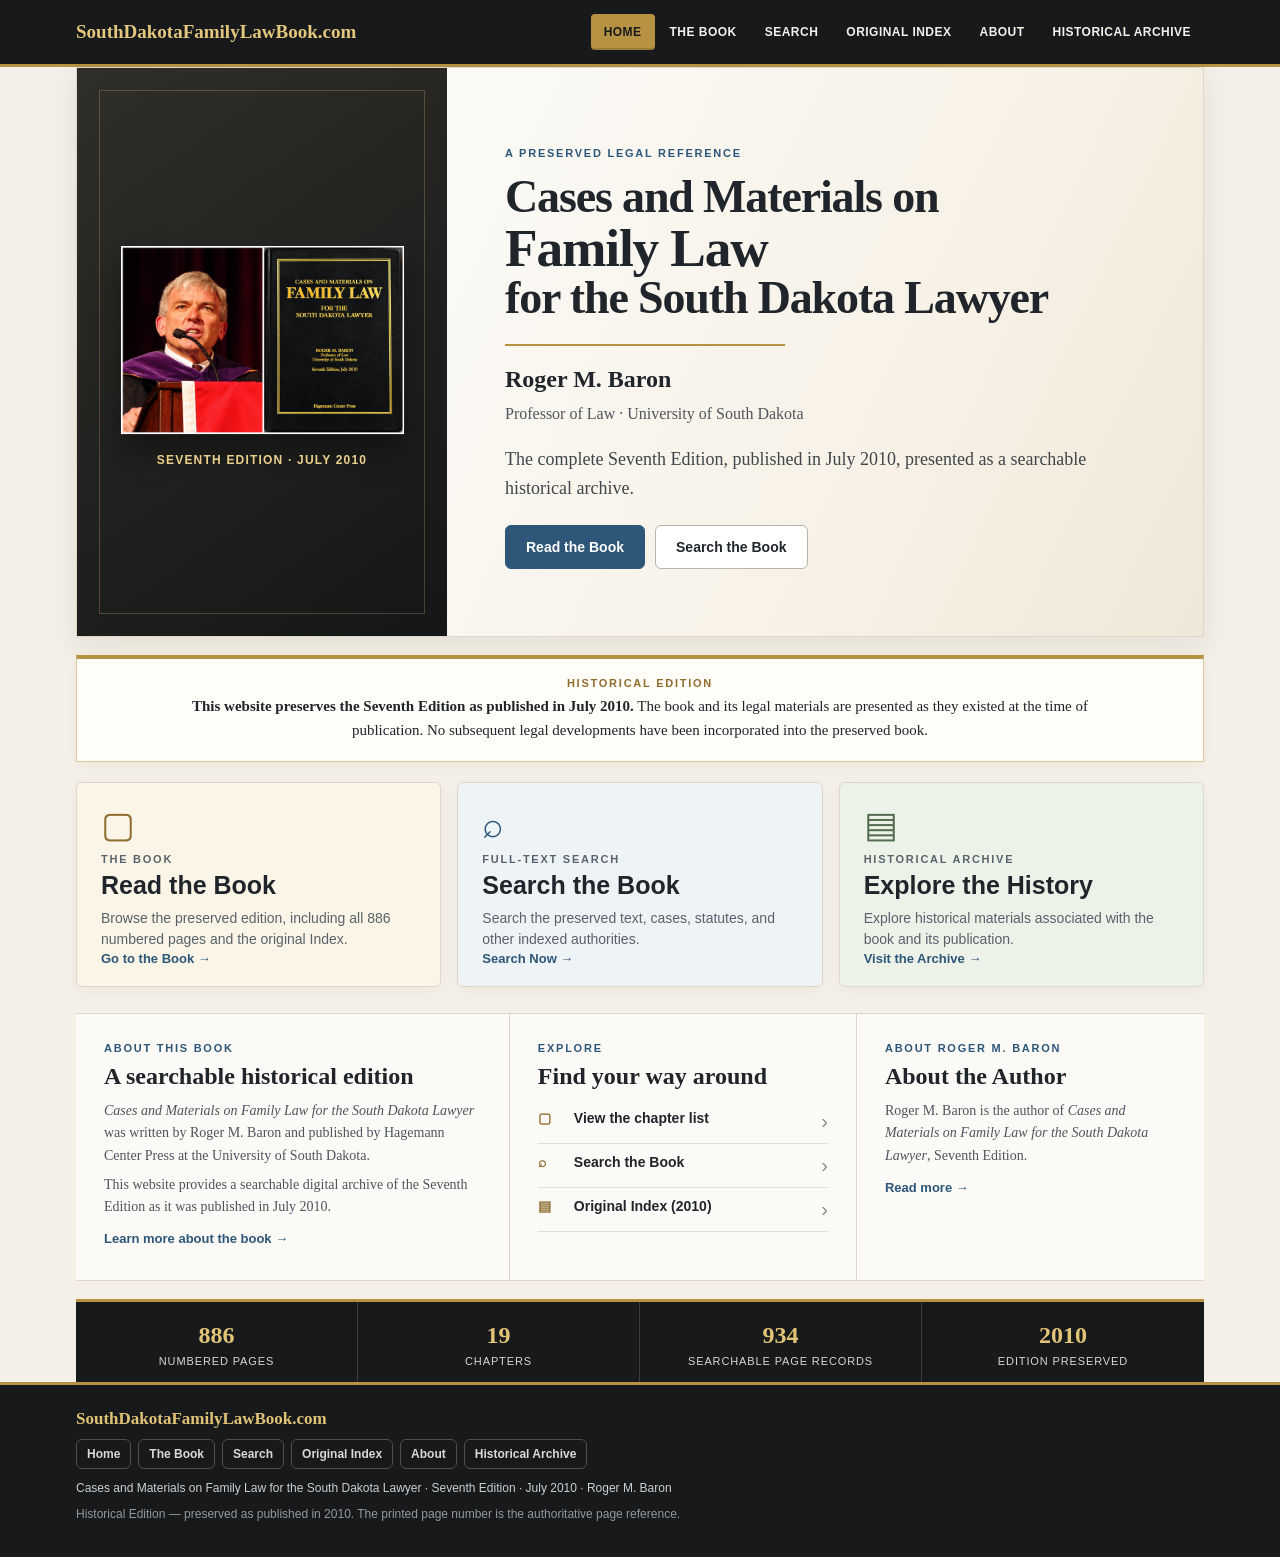
==== index.html @ 352bc4b4 "Update historical archive images and links" ====
<!doctype html>
<html lang="en">
<head>
<meta charset="utf-8">
<meta name="viewport" content="width=device-width,initial-scale=1">
<title>Cases and Materials on Family Law for the South Dakota Lawyer — 2010</title>
<link rel="stylesheet" href="styles.css">
</head>
<body>
<a class="skip-link" href="#main-content">Skip to main content</a>
<header class="site-header">
  <div class="wrap header-bar">
    <button class="site-brand" data-view="home" aria-label="Home">SouthDakotaFamilyLawBook.com</button>
    <nav class="primary-nav" aria-label="Primary navigation">
      <button data-view="home">Home</button>
      <button data-view="book">The Book</button>
      <button data-view="search">Search</button>
      <button data-view="index">Original Index</button>
      <button data-view="about">About</button>
      <button data-view="historical">Historical Archive</button>
    </nav>
  </div>
</header>

<main id="main-content" class="wrap">
<section id="home" class="view">
  <div class="home-hero">
    <div class="cover-panel">
      <img class="book-cover" src="book-cover.jpg" alt="Cover of Cases and Materials on Family Law for the South Dakota Lawyer, Seventh Edition, July 2010">
      <div class="cover-caption">Seventh Edition · July 2010</div>
    </div>
    <div class="hero-copy">
      <div class="kicker">A preserved legal reference</div>
      <h1>Cases and Materials on<br><span>Family Law</span><br>for the South Dakota Lawyer</h1>
      <div class="gold-rule"></div>
      <p class="author">Roger M. Baron</p>
      <p class="role">Professor of Law · University of South Dakota</p>
      <p class="hero-lead">The complete Seventh Edition, published in July 2010, presented as a searchable historical archive.</p>
      <div class="hero-actions">
        <button class="primary large" data-view="book">Read the Book</button>
        <button class="large" data-view="search">Search the Book</button>
      </div>
    </div>
  </div>

  <div class="historical-banner">
    <div class="kicker">Historical Edition</div>
    <p><strong>This website preserves the Seventh Edition as published in July 2010.</strong> The book and its legal materials are presented as they existed at the time of publication. No subsequent legal developments have been incorporated into the preserved book.</p>
  </div>

  <div class="feature-grid">
    <button class="feature-card feature-book" data-view="book">
      <span class="feature-icon">▢</span>
      <span class="feature-kicker">THE BOOK</span>
      <strong>Read the Book</strong>
      <small>Browse the preserved edition, including all 886 numbered pages and the original Index.</small>
      <em>Go to the Book →</em>
    </button>
    <button class="feature-card feature-search" data-view="search">
      <span class="feature-icon">⌕</span>
      <span class="feature-kicker">FULL-TEXT SEARCH</span>
      <strong>Search the Book</strong>
      <small>Search the preserved text, cases, statutes, and other indexed authorities.</small>
      <em>Search Now →</em>
    </button>
    <button class="feature-card feature-history" data-view="historical">
      <span class="feature-icon">▤</span>
      <span class="feature-kicker">HISTORICAL ARCHIVE</span>
      <strong>Explore the History</strong>
      <small>Explore historical materials associated with the book and its publication.</small>
      <em>Visit the Archive →</em>
    </button>
  </div>

  <div class="home-lower">
    <div class="home-info">
      <div class="kicker">About This Book</div>
      <h2>A searchable historical edition</h2>
      <p><em>Cases and Materials on Family Law for the South Dakota Lawyer</em> was written by Roger M. Baron and published by Hagemann Center Press at the University of South Dakota.</p>
      <p>This website provides a searchable digital archive of the Seventh Edition as it was published in July 2010.</p>
      <button class="text-link" data-view="about">Learn more about the book →</button>
    </div>
    <div class="home-info contents-links">
      <div class="kicker">Explore</div>
      <h2>Find your way around</h2>
      <button class="link-row" data-view="book"><span>▢</span> View the chapter list <b>›</b></button>
      <button class="link-row" data-view="search"><span>⌕</span> Search the Book <b>›</b></button>
      <button class="link-row" data-view="index"><span>▤</span> Original Index (2010) <b>›</b></button>
    </div>
    <div class="home-info author-info">
      <div class="kicker">About Roger M. Baron</div>
      <h2>About the Author</h2>
      <p>Roger M. Baron is the author of <em>Cases and Materials on Family Law for the South Dakota Lawyer</em>, Seventh Edition.</p>
      <button class="text-link" data-view="about">Read more →</button>
    </div>
  </div>

  <div class="preservation-strip">
    <div><strong>886</strong><span>numbered pages</span></div>
    <div><strong>19</strong><span>chapters</span></div>
    <div><strong>934</strong><span>searchable page records</span></div>
    <div><strong>2010</strong><span>edition preserved</span></div>
  </div>
</section>

<section id="book" class="view hidden">
  <div class="section-head"><div><div class="kicker">BROWSE</div><h2>THE BOOK</h2><p class="muted">The printed page number at the bottom of each page is authoritative.</p></div><select id="chapterSelect"><option value="">Jump to a chapter…</option></select></div>
  <div class="book-intro card"><h3>Original structure</h3><p>This navigation follows the preserved 2010 edition. The preliminary pages, original Table of Contents, Chapters I–XIX, and original Index remain separate parts of the historical book.</p><button id="openToc" class="primary">View the Original Table of Contents</button></div>
  <div id="tocPanel" class="toc-panel hidden"></div><div id="bookNav"></div><div id="reader" class="reader hidden"></div>
</section>

<section id="search" class="view hidden">
  <div class="kicker">FULL-TEXT SEARCH</div><h2>SEARCH THE BOOK</h2>
  <form id="searchForm" class="searchbar"><input id="query" autocomplete="off" placeholder='Try “common law marriage”, a case name, UCCJEA, or SDCL 25-1-29'><button class="primary">Search</button></form>
  <p class="muted">Searches the preserved 2010 page text and the indexed authorities.</p><div id="searchMeta" class="muted"></div><div id="results"></div>
</section>

<section id="index" class="view hidden">
  <div class="kicker">ORIGINAL 2010 INDEX</div><h2>ORIGINAL INDEX</h2><p>Original Index, printed pages xxv–xlviii.</p>
  <div class="index-actions"><button class="primary" id="openIndex">Open Index at p. xxv</button><form id="indexForm" class="searchbar"><input id="indexQuery" placeholder="Search the preserved Index"><button class="primary">Search Index</button></form></div>
  <div class="index-page-nav card"><h3>Original Index pages</h3><p class="muted">The Index occupies printed pages xxv–xlviii. Each button opens the preserved page.</p><div id="indexPageList" class="index-pages"></div></div><div id="indexResults"></div>
</section>

<section id="about" class="view hidden">
  <div class="kicker">ARCHIVAL NOTE</div><h2>About the Historical Edition</h2>
  <div class="notice"><strong>The 2010 Master Rule</strong><br>The Seventh Edition is preserved exactly as published in 2010. No post-2010 legal developments, corrections, revisions, substitutions, or updates are incorporated into the book.</div>
  <div class="card"><h3>Page references</h3><p>The printed page number at the bottom of each page is authoritative. PDF page numbers are only an internal viewing mechanism used by the website.</p></div>
  <div class="card"><h3>Use of this archive</h3><p>This website is an archival presentation of the July 2010 edition. It is not intended to represent current South Dakota law or provide legal advice.</p></div>
</section>

<section id="historical" class="view hidden page-section">
  <div class="section-kicker">HISTORICAL ARCHIVE</div><h2>Historical Documents</h2>
  <p class="lead">This section provides a separate home for historical materials associated with the book and its author. These materials are not part of the searchable 2010 book corpus.</p>
  <div class="notice"><strong>Archive rule:</strong> Materials displayed here are presented as historical documents. Their presence does not imply that they are part of the Seventh Edition or that they represent current South Dakota law.</div>
  <div class="archive-grid">
    <article class="archive-card"><img src="Hagemann center press release 1.jpg" alt="Hagemann Center press release, page 1"><h3>Hagemann Center Press Release — Page 1</h3><p>Historical press-release material preserved separately from the 2010 book.</p><a href="Hagemann center press release 1.jpg" target="_blank">Open document</a></article>
    <article class="archive-card"><img src="Hagemann center press release 2.jpg" alt="Hagemann Center press release, page 2"><h3>Hagemann Center Press Release — Page 2</h3><p>Historical press-release material preserved separately from the 2010 book.</p><a href="Hagemann center press release 2.jpg" target="_blank">Open document</a></article>
    <article class="archive-card"><img src="retirement reception invitation.jpg" alt="Retirement reception invitation"><h3>Retirement Reception Invitation</h3><p>Historical invitation preserved separately from the 2010 book.</p><a href="retirement reception invitation.jpg" target="_blank">Open document</a></article>
  </div>
</section>
</main>

<footer>
  <div class="wrap footer-inner">
    <div class="footer-brand">SouthDakotaFamilyLawBook.com</div>
    <div class="footer-nav" aria-label="Footer navigation"><button data-view="home">Home</button><button data-view="book">The Book</button><button data-view="search">Search</button><button data-view="index">Original Index</button><button data-view="about">About</button><button data-view="historical">Historical Archive</button></div>
    <p>Cases and Materials on Family Law for the South Dakota Lawyer · Seventh Edition · July 2010 · Roger M. Baron</p>
    <p class="footer-note">Historical Edition — preserved as published in 2010. The printed page number is the authoritative page reference.</p>
  </div>
</footer>
<script src="app.js"></script>
</body></html>
---- styles.css ----
:root{--ink:#20252b;--muted:#68717a;--line:#ddd7cb;--paper:#fff;--cream:#f5f0e7;--cream2:#fbf8f2;--gold:#b79242;--gold-dark:#8f6d2e;--nav:#17191b;--nav2:#222629;--blue:#2d5678;--blue-dark:#1f415d;--green:#526d4d;--shadow:0 10px 28px rgba(26,25,22,.08)}*{box-sizing:border-box}html{scroll-behavior:smooth}body{margin:0;background:var(--cream);color:var(--ink);font-family:Georgia,"Times New Roman",serif;line-height:1.58}.wrap{max-width:1180px;margin:auto;padding:0 26px}.skip-link{position:absolute;left:-9999px;top:8px;z-index:1000;background:#fff;padding:10px 14px;border:2px solid var(--gold);border-radius:5px;font:700 14px Arial,sans-serif}.skip-link:focus{left:12px}.site-header{background:var(--nav);border-bottom:3px solid var(--gold);color:#fff}.header-bar{min-height:64px;display:flex;align-items:center;justify-content:space-between;gap:22px}.site-brand{border:0;background:none;color:#e3c77d;font:700 19px Georgia,serif;padding:8px 0;cursor:pointer}.site-brand:hover{background:none;color:#f2d994}.primary-nav{display:flex;align-items:center;justify-content:flex-end;gap:2px;flex-wrap:wrap}.primary-nav button{font:700 12px Arial,sans-serif;letter-spacing:.04em;text-transform:uppercase;background:transparent;border:0;color:#f2f0eb;border-radius:4px;padding:11px 13px}.primary-nav button:hover,.primary-nav button.active-nav{background:var(--gold);color:#17191b}.primary-nav button.active-nav{box-shadow:inset 0 -2px rgba(0,0,0,.15)}button,select{font:600 14px Arial,sans-serif;border:1px solid #b8b4aa;background:#fff;color:var(--ink);padding:10px 14px;border-radius:6px;cursor:pointer}button:hover{background:#f6f3ed;border-color:#9d927f}button:disabled{opacity:.45;cursor:not-allowed}.primary{background:var(--blue);color:#fff;border-color:var(--blue)}.primary:hover{background:var(--blue-dark);color:#fff}.large{padding:13px 20px;font-size:14px}main{padding:32px 0 60px}.view{min-height:520px}.hidden{display:none}.kicker,.edition-label,.feature-kicker,.section-kicker{font:700 11px/1.2 Arial,sans-serif;letter-spacing:.16em;text-transform:uppercase;color:var(--blue)}
/* Home */
.home-hero{display:grid;grid-template-columns:370px 1fr;min-height:570px;background:#f8f5ee;border:1px solid var(--line);box-shadow:var(--shadow);overflow:hidden}.cover-panel{background:linear-gradient(145deg,#302e29,#151617);display:flex;flex-direction:column;justify-content:center;align-items:center;padding:38px 42px 30px;position:relative}.cover-panel:after{content:"";position:absolute;inset:22px;border:1px solid rgba(231,199,125,.25);pointer-events:none}.book-cover{display:block;width:100%;max-width:285px;max-height:430px;object-fit:cover;object-position:center;border:1px solid #252525;box-shadow:0 18px 30px rgba(0,0,0,.38);position:relative;z-index:1}.cover-caption{position:relative;z-index:1;color:#ead08d;font:700 12px Arial,sans-serif;letter-spacing:.1em;text-transform:uppercase;margin-top:18px}.hero-copy{padding:66px 58px 54px;background:linear-gradient(115deg,#fbfaf6 0%,#f7f1e6 62%,#efe7d7 100%);display:flex;flex-direction:column;justify-content:center}.hero-copy h1{font-size:46px;line-height:1.02;margin:13px 0 0;font-weight:700;letter-spacing:-.025em}.hero-copy h1 span{font-size:1.16em}.gold-rule{width:280px;height:2px;background:var(--gold);margin:22px 0 15px}.author{font-size:24px;font-weight:700;margin:0}.role{font-size:16px;color:#4f555b;margin:2px 0 19px}.hero-lead{font-size:18px;line-height:1.6;max-width:690px;color:#40464b;margin:0 0 22px}.hero-actions{display:flex;gap:10px;flex-wrap:wrap}.historical-banner{margin:18px 0 20px;padding:18px 24px;background:#fffdf7;border:1px solid #d9c795;border-top:4px solid var(--gold);text-align:center;box-shadow:0 4px 14px rgba(0,0,0,.035)}.historical-banner .kicker{color:var(--gold-dark);margin-bottom:5px}.historical-banner p{margin:0 auto;max-width:960px;font-size:15px}.feature-grid{display:grid;grid-template-columns:repeat(3,1fr);gap:16px;margin:20px 0 26px}.feature-card{border:1px solid var(--line);min-height:205px;padding:24px 24px 20px;text-align:left;display:flex;flex-direction:column;align-items:flex-start;box-shadow:0 4px 15px rgba(30,28,23,.04)}.feature-card:hover{transform:translateY(-2px);box-shadow:var(--shadow)}.feature-book{background:#fbf5e7}.feature-search{background:#eef3f6}.feature-history{background:#edf2e9}.feature-icon{font:36px Georgia,serif;line-height:1;margin-bottom:10px;color:var(--gold-dark)}.feature-search .feature-icon{color:var(--blue)}.feature-history .feature-icon{color:var(--green)}.feature-kicker{margin-bottom:5px;color:#59636c}.feature-card strong{font-size:25px;margin-bottom:8px}.feature-card small{font:14px/1.5 Arial,sans-serif;color:#59616a;max-width:360px}.feature-card em{font:700 13px Arial,sans-serif;font-style:normal;margin-top:auto;color:var(--blue)}.home-lower{display:grid;grid-template-columns:1.25fr 1fr 1fr;border-top:1px solid var(--line);border-bottom:1px solid var(--line);background:#fbfaf7}.home-info{padding:28px 28px 30px;border-right:1px solid var(--line)}.home-info:last-child{border-right:0}.home-info h2{font-size:24px;margin:8px 0 10px}.home-info p{font-size:14px;margin:7px 0;color:#4e555b}.text-link{border:0;background:none;padding:4px 0;color:var(--blue);font:bold 13px Arial,sans-serif}.text-link:hover{background:none;color:var(--gold-dark);text-decoration:underline}.link-row{width:100%;border:0;border-bottom:1px solid #e4dfd5;background:none;border-radius:0;padding:10px 0;display:grid;grid-template-columns:28px 1fr auto;gap:8px;text-align:left;font:600 14px Arial,sans-serif}.link-row:hover{background:none;color:var(--blue)}.link-row span{color:var(--gold-dark)}.link-row b{font-size:20px;font-weight:400;color:#8b8d8e}.preservation-strip{display:grid;grid-template-columns:repeat(4,1fr);margin-top:18px;background:var(--nav);color:#fff;border-top:3px solid var(--gold)}.preservation-strip div{padding:15px;text-align:center;border-right:1px solid #383d40}.preservation-strip div:last-child{border-right:0}.preservation-strip strong{display:block;color:#e1c477;font-size:24px}.preservation-strip span{display:block;font:11px Arial,sans-serif;text-transform:uppercase;letter-spacing:.08em;color:#d4d6d7}
/* Other pages */
h2{font-size:32px;line-height:1.15;margin:0 0 12px}.lead{font-size:18px;max-width:780px}.muted{font:13px/1.45 Arial,sans-serif;color:var(--muted)}.section-head,.reader-top,.result-head{display:flex;justify-content:space-between;gap:16px;align-items:flex-start}.section-head{align-items:center;margin-bottom:16px}.card,.result{background:#fff;border:1px solid var(--line);border-radius:8px;box-shadow:0 3px 12px rgba(0,0,0,.03)}.card{padding:20px;margin:12px 0}.book-sections{display:grid;gap:8px;margin:18px 0 26px}.book-row{display:flex;justify-content:space-between;align-items:center;width:100%;text-align:left;padding:14px 16px;border:1px solid var(--line);background:#fff;border-radius:8px}.book-row:hover{border-color:#9c8b67}.chapter-row{padding-left:20px}.searchbar{display:flex;gap:8px;margin:12px 0 8px}.searchbar input{flex:1;border:1px solid #b7c2ce;border-radius:7px;padding:11px 12px;font:15px Arial,sans-serif}.result{margin:12px 0;padding:18px}.result-title{font-weight:700;font-size:17px}.result-snippet{margin:10px 0;font:14px/1.6 Arial,sans-serif}.result-snippet mark,.result-card mark{background:#fff0a8;padding:0 2px}.result-card{margin:12px 0;padding:18px;background:#fff;border:1px solid var(--line);border-radius:8px}.result-top{display:flex;justify-content:space-between;gap:12px;font:13px Arial,sans-serif;color:var(--muted)}.result-card h3{font-size:19px;margin:8px 0}.result-card p{font:14px/1.6 Arial,sans-serif}.empty{padding:24px;background:#fff;border:1px dashed var(--line);border-radius:8px;color:var(--muted)}.reader{margin-top:18px;background:#20242a;border-radius:9px;padding:12px}.reader-head{display:flex;justify-content:space-between;gap:20px;align-items:flex-start;margin:18px 0}.reader-actions{display:flex;gap:8px}.reader-shell{background:#1f252b;border-radius:12px;padding:14px;box-shadow:0 8px 28px rgba(0,0,0,.12)}.reader-head{background:#fff;border-radius:8px;padding:16px 18px;margin:0 0 10px;align-items:center}.reader-title h3{font-size:26px;margin:3px 0 2px}.reader-context{font:600 14px/1.45 Arial,sans-serif;color:#394652;margin:0}.reader-section{font:13px/1.4 Arial,sans-serif;color:#68737d;margin:4px 0 0}.reader-note{background:#fbf5df;color:#4a463b;border:1px solid #dfd19e;border-radius:7px;margin-bottom:10px;padding:12px 14px}.reader-toolbar{display:flex;justify-content:space-between;gap:12px;align-items:center;background:#eef3f7;border-radius:7px;padding:9px 12px;margin-bottom:10px;font:12px Arial,sans-serif;color:#52616d}.reader-toolbar>div{display:flex;gap:8px;align-items:center}.reader-link{display:inline-block;border:1px solid #b7c2ce;background:#fff;color:var(--blue);padding:8px 11px;border-radius:6px;text-decoration:none;font-weight:700}.reader-search{padding:8px 11px}.pdf-frame{width:100%;height:82vh;min-height:680px;border:1px solid #cfd2d5;background:#eee;box-shadow:0 2px 8px rgba(0,0,0,.18)}.reader-footer{display:flex;justify-content:space-between;gap:12px;color:#d7dde4;font:12px Arial,sans-serif;padding:8px 3px 1px}.toc-panel{margin:1rem 0 1.25rem;padding:1.1rem;border:1px solid #d7d1c7;background:#fbfaf7}.toc-head{display:flex;justify-content:space-between;gap:1rem;align-items:flex-start;margin-bottom:.75rem}.toc-entry{border-top:1px solid #e5e0d8}.toc-entry button{width:100%;display:grid;grid-template-columns:auto 1fr auto;text-align:left;gap:.5rem;padding:.55rem .35rem;background:none;border:0;border-radius:0}.toc-entry button:hover{text-decoration:underline;background:#f3efe8}.toc-marker{font-weight:700}.toc-page{font-variant-numeric:tabular-nums;margin-left:1rem}.toc-chapter button{font-weight:700;font-size:1rem;padding-top:.8rem}.toc-section button{padding-left:1.25rem}.toc-subsection button{padding-left:2.4rem;font-size:.95rem}.toc-chapter{margin-top:.35rem}.index-actions{display:flex;gap:10px;align-items:center;flex-wrap:wrap}.index-actions form{flex:1;min-width:300px}.index-pages{display:flex;flex-wrap:wrap;gap:.45rem}.index-pages button{min-width:3.4rem}.index-page-nav{margin:1rem 0}.index-page-nav h3{margin-bottom:.25rem}.notice{background:#fffdf7;border:1px solid #dfd19e;border-left:4px solid var(--gold);padding:16px 18px;border-radius:6px;margin:18px 0}.archive-grid{display:grid;grid-template-columns:repeat(auto-fit,minmax(250px,1fr));gap:22px;margin-top:24px}.archive-card{border:1px solid #d8d4ca;border-radius:8px;padding:16px;background:#fff}.archive-card img{width:100%;height:220px;object-fit:contain;background:#f4f1ea;border-radius:4px}.archive-card h3{margin:14px 0 8px}.archive-card a{display:inline-block;margin-top:8px;font-weight:600;color:var(--blue)}footer{background:var(--nav);color:#cbd0d3;border-top:3px solid var(--gold);font:12px Arial,sans-serif}.footer-inner{padding-top:24px;padding-bottom:36px}.footer-brand{color:#e0c377;font:700 17px Georgia,serif;margin-bottom:10px}.footer-nav{display:flex;flex-wrap:wrap;gap:7px;margin-bottom:12px}.footer-nav button{padding:7px 10px;font-size:12px;background:transparent;color:#d7d9da;border-color:#4a4f52}.footer-nav button:hover{background:#2d3235;color:#fff}.footer-note{margin:4px 0 0;color:#92999e}
@media(max-width:900px){.header-bar{display:block;padding-top:12px;padding-bottom:12px}.primary-nav{justify-content:flex-start;margin-top:6px}.home-hero{grid-template-columns:300px 1fr}.hero-copy{padding:45px 36px}.hero-copy h1{font-size:38px}.home-lower{grid-template-columns:1fr}.home-info{border-right:0;border-bottom:1px solid var(--line)}.home-info:last-child{border-bottom:0}}
@media(max-width:700px){.wrap{padding:0 16px}.site-brand{font-size:17px}.primary-nav button{padding:8px 9px;font-size:10px}.home-hero{grid-template-columns:1fr}.cover-panel{padding:30px 24px 24px}.book-cover{max-width:230px;max-height:350px}.hero-copy{padding:34px 24px}.hero-copy h1{font-size:34px}.hero-copy h1 br{display:none}.gold-rule{width:190px}.feature-grid,.preservation-strip{grid-template-columns:1fr}.feature-card{min-height:175px}.preservation-strip div{border-right:0;border-bottom:1px solid #383d40}.preservation-strip div:last-child{border-bottom:0}.section-head,.reader-head{display:block}.section-head select{margin-top:8px}.searchbar{display:block}.searchbar input,.searchbar button{width:100%;margin-bottom:8px}.reader-toolbar{display:block}.reader-toolbar>div{margin-top:8px;flex-wrap:wrap}.pdf-frame{height:68vh;min-height:500px}.reader-footer{display:block}.reader-footer span{display:block;margin-top:4px}.index-actions form{min-width:0}.home-info{padding:24px 20px}}
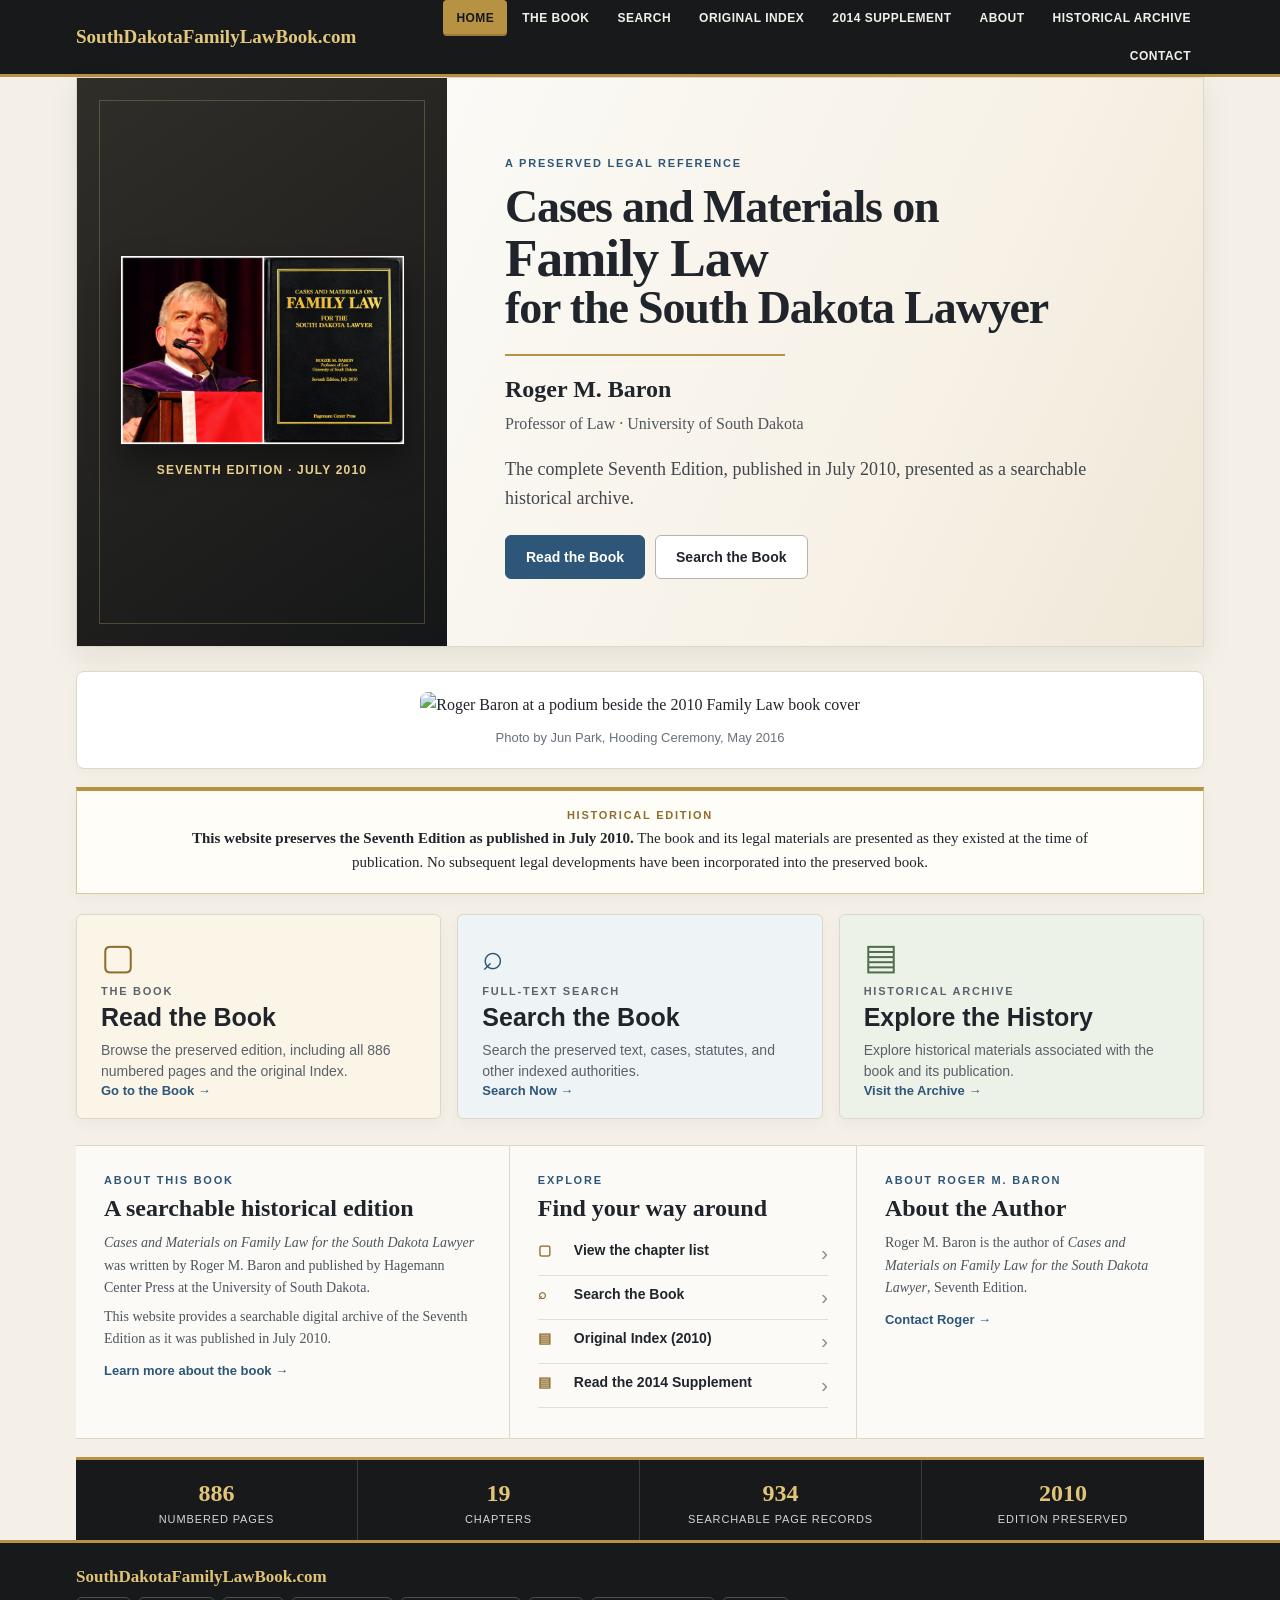
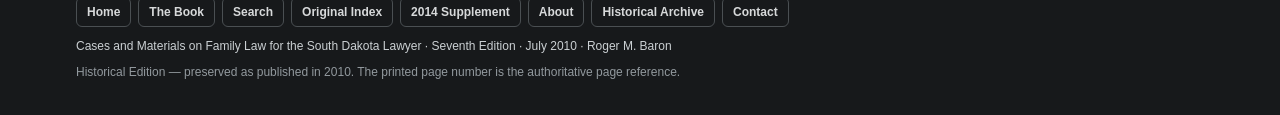
==== commit 0d7157e1: "Add 2014 Supplement and Contact section" ====
--- a/index.html
+++ b/index.html
@@ -16,8 +16,10 @@
       <button data-view="book">The Book</button>
       <button data-view="search">Search</button>
       <button data-view="index">Original Index</button>
+      <button data-view="supplement">2014 Supplement</button>
       <button data-view="about">About</button>
       <button data-view="historical">Historical Archive</button>
+      <button data-view="contact">Contact</button>
     </nav>
   </div>
 </header>
@@ -41,6 +43,11 @@
         <button class="large" data-view="search">Search the Book</button>
       </div>
     </div>
+  </div>
+
+  <div class="card" style="margin-top:1.5rem;text-align:center;">
+    <img src="podium.png" alt="Roger Baron at a podium beside the 2010 Family Law book cover" style="max-width:100%;height:auto;border-radius:8px;">
+    <p class="muted" style="margin:.75rem 0 0;">Photo by Jun Park, Hooding Ceremony, May 2016</p>
   </div>
 
   <div class="historical-banner">
@@ -86,12 +93,13 @@
       <button class="link-row" data-view="book"><span>▢</span> View the chapter list <b>›</b></button>
       <button class="link-row" data-view="search"><span>⌕</span> Search the Book <b>›</b></button>
       <button class="link-row" data-view="index"><span>▤</span> Original Index (2010) <b>›</b></button>
+      <button class="link-row" data-view="supplement"><span>▤</span> Read the 2014 Supplement <b>›</b></button>
     </div>
     <div class="home-info author-info">
       <div class="kicker">About Roger M. Baron</div>
       <h2>About the Author</h2>
       <p>Roger M. Baron is the author of <em>Cases and Materials on Family Law for the South Dakota Lawyer</em>, Seventh Edition.</p>
-      <button class="text-link" data-view="about">Read more →</button>
+      <button class="text-link" data-view="contact">Contact Roger →</button>
     </div>
   </div>
 
@@ -121,6 +129,18 @@
   <div class="index-page-nav card"><h3>Original Index pages</h3><p class="muted">The Index occupies printed pages xxv–xlviii. Each button opens the preserved page.</p><div id="indexPageList" class="index-pages"></div></div><div id="indexResults"></div>
 </section>
 
+<section id="supplement" class="view hidden page-section">
+  <div class="section-kicker">HISTORICAL SUPPLEMENT</div>
+  <h2>2014 FAMILY LAW SUPPLEMENT</h2>
+  <p class="lead">This supplement was written in 2014 to provide updated legal materials relating to the 2010 edition. It is presented separately and is not incorporated into the preserved 2010 book.</p>
+  <div class="notice"><strong>Separate historical resource:</strong> The 2010 Seventh Edition remains preserved exactly as published. This 2014 Supplement is a separate PDF resource and does not alter the 2010 book.</div>
+  <div class="card" style="text-align:center;">
+    <h3>2014 Family Law Supplement</h3>
+    <p>Complete supplement with cover and Table of Contents.</p>
+    <a class="primary" href="2014_Family_Law_Supplement.pdf" target="_blank">Open the 2014 Supplement PDF</a>
+  </div>
+</section>
+
 <section id="about" class="view hidden">
   <div class="kicker">ARCHIVAL NOTE</div><h2>About the Historical Edition</h2>
   <div class="notice"><strong>The 2010 Master Rule</strong><br>The Seventh Edition is preserved exactly as published in 2010. No post-2010 legal developments, corrections, revisions, substitutions, or updates are incorporated into the book.</div>
@@ -136,6 +156,28 @@
     <article class="archive-card"><img src="Hagemann center press release 1.jpg" alt="Hagemann Center press release, page 1"><h3>Hagemann Center Press Release — Page 1</h3><p>Historical press-release material preserved separately from the 2010 book.</p><a href="Hagemann center press release 1.jpg" target="_blank">Open document</a></article>
     <article class="archive-card"><img src="Hagemann center press release 2.jpg" alt="Hagemann Center press release, page 2"><h3>Hagemann Center Press Release — Page 2</h3><p>Historical press-release material preserved separately from the 2010 book.</p><a href="Hagemann center press release 2.jpg" target="_blank">Open document</a></article>
     <article class="archive-card"><img src="retirement reception invitation.jpg" alt="Retirement reception invitation"><h3>Retirement Reception Invitation</h3><p>Historical invitation preserved separately from the 2010 book.</p><a href="retirement reception invitation.jpg" target="_blank">Open document</a></article>
+    <article class="archive-card"><h3>Hooding Ceremony Comments by Roger Baron for Law Graduates, May 2016</h3><p>Remarks delivered by Roger Baron for the University of South Dakota law graduates at the May 2016 hooding ceremony.</p><a href="Hooding_Ceremony_Comments_Roger_Baron_May_2016.pdf" target="_blank">Open document</a></article>
+  </div>
+</section>
+
+<section id="contact" class="view hidden page-section">
+  <div class="section-kicker">CONTACT</div>
+  <h2>Contact Roger M. Baron</h2>
+  <div class="home-lower">
+    <div class="home-info">
+      <h3>Roger M Baron</h3>
+      <p><strong>Professor Emeritus, University of South Dakota School of Law</strong></p>
+      <p><a href="mailto:Roger.Baron@usd.edu">Roger.Baron@usd.edu</a><br>
+      <a href="mailto:rogermbaron@gmail.com">rogermbaron@gmail.com</a></p>
+      <p>Roger and Claudia Baron reside in Rapid City, South Dakota, close to Mount Rushmore.</p>
+    </div>
+    <div class="home-info">
+      <img src="roger-claudia-sketch.jpg" alt="Roger and Claudia Baron" style="max-width:100%;height:auto;border-radius:8px;">
+    </div>
+    <div class="home-info">
+      <img src="roger-claudia-mount-rushmore.jpg" alt="Roger and Claudia Baron at Mount Rushmore" style="max-width:100%;height:auto;border-radius:8px;">
+      <p class="muted" style="margin-top:.75rem;">Photograph by grandson Snowden.</p>
+    </div>
   </div>
 </section>
 </main>
@@ -143,7 +185,7 @@
 <footer>
   <div class="wrap footer-inner">
     <div class="footer-brand">SouthDakotaFamilyLawBook.com</div>
-    <div class="footer-nav" aria-label="Footer navigation"><button data-view="home">Home</button><button data-view="book">The Book</button><button data-view="search">Search</button><button data-view="index">Original Index</button><button data-view="about">About</button><button data-view="historical">Historical Archive</button></div>
+    <div class="footer-nav" aria-label="Footer navigation"><button data-view="home">Home</button><button data-view="book">The Book</button><button data-view="search">Search</button><button data-view="index">Original Index</button><button data-view="supplement">2014 Supplement</button><button data-view="about">About</button><button data-view="historical">Historical Archive</button><button data-view="contact">Contact</button></div>
     <p>Cases and Materials on Family Law for the South Dakota Lawyer · Seventh Edition · July 2010 · Roger M. Baron</p>
     <p class="footer-note">Historical Edition — preserved as published in 2010. The printed page number is the authoritative page reference.</p>
   </div>
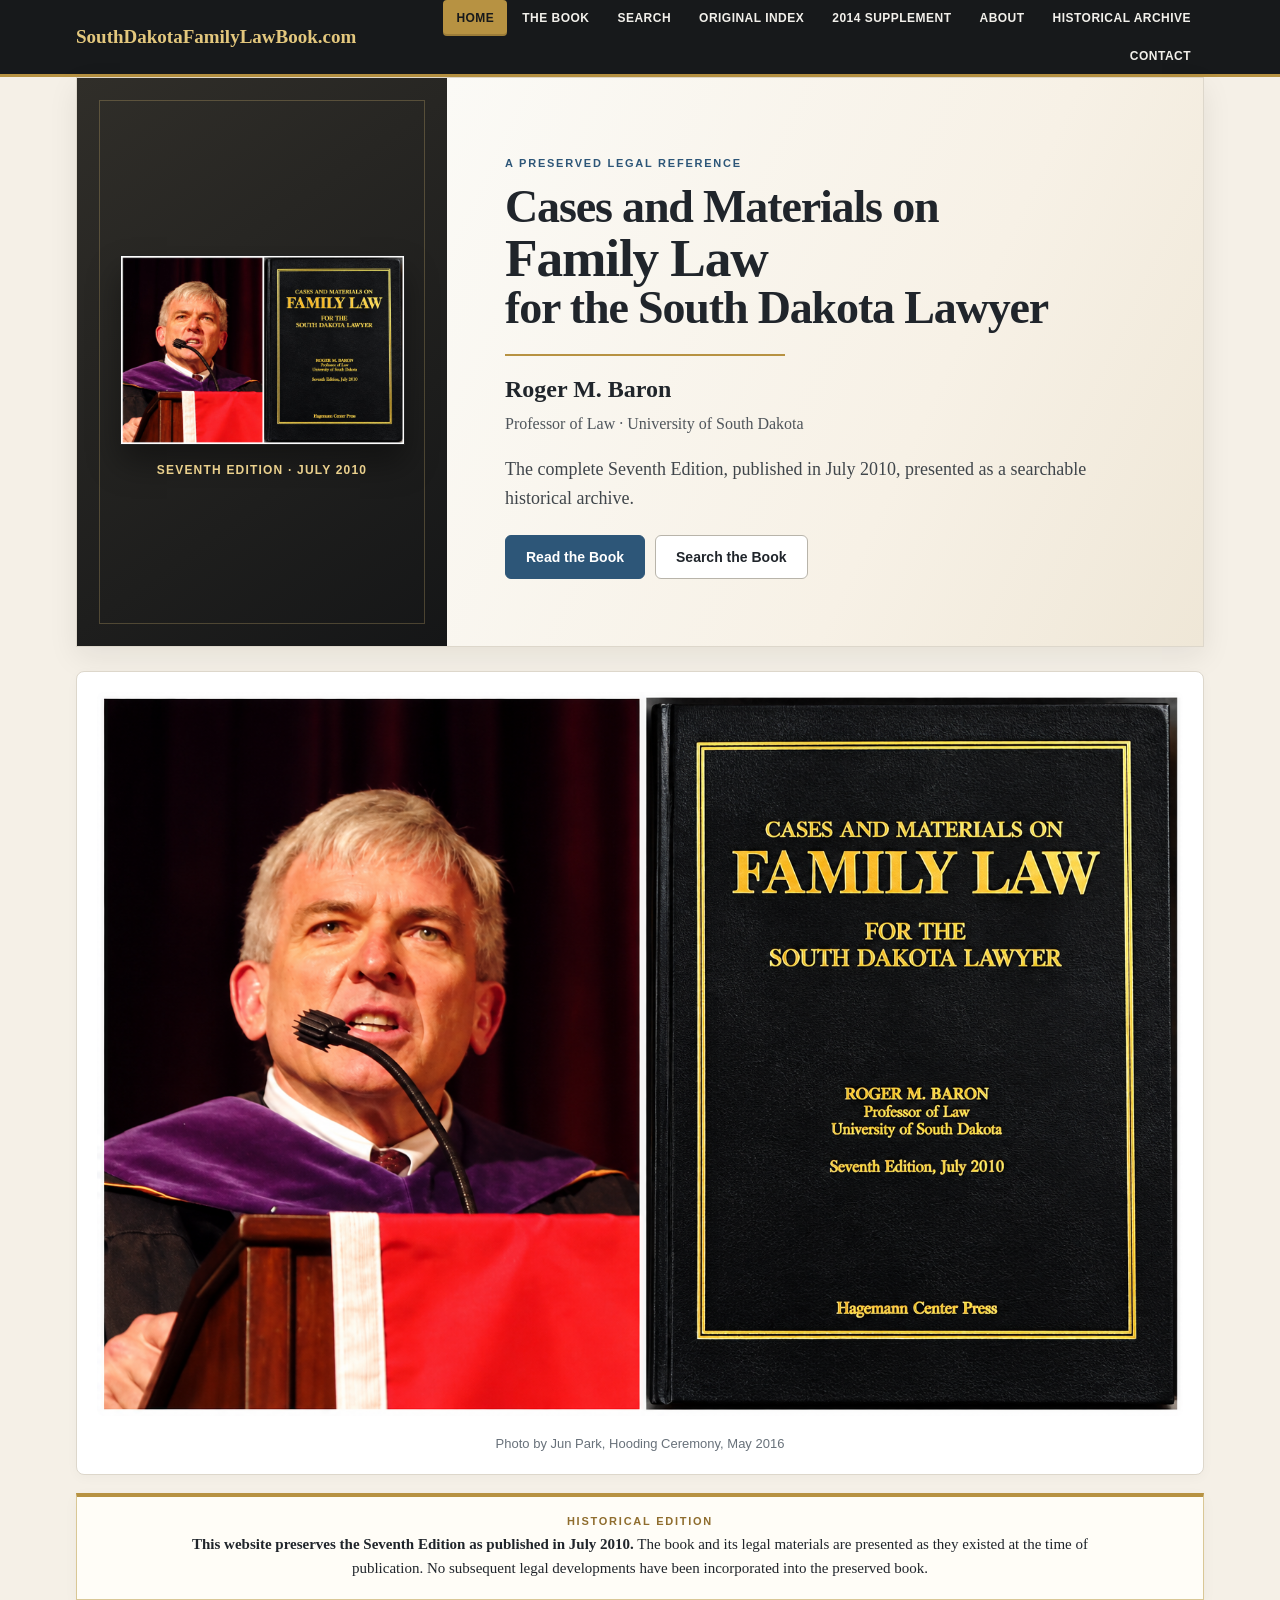
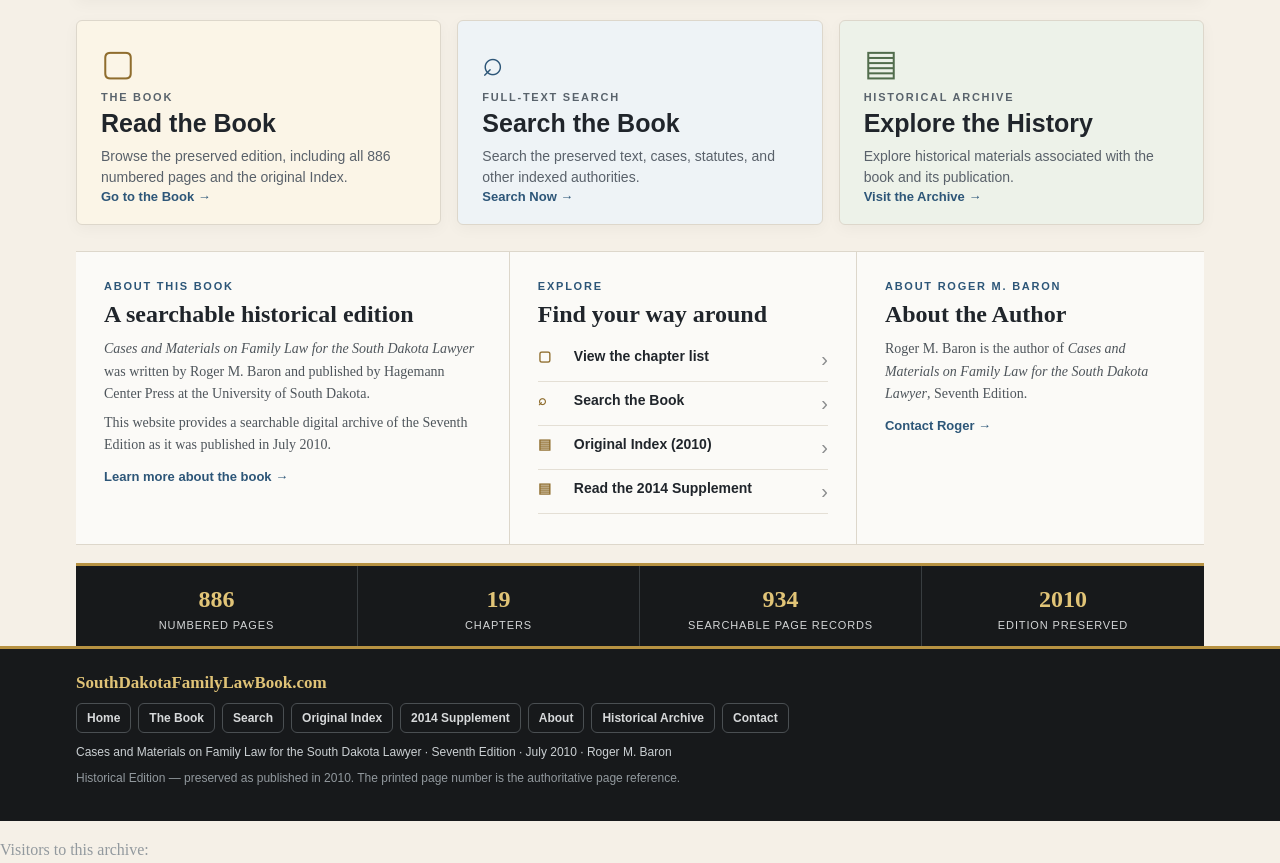
==== commit 435bb21d: "Add GoatCounter visitor counter" ====
--- a/index.html
+++ b/index.html
@@ -190,5 +190,20 @@
     <p class="footer-note">Historical Edition — preserved as published in 2010. The printed page number is the authoritative page reference.</p>
   </div>
 </footer>
+<p class="footer-note" style="margin-top:1rem;">Visitors to this archive: <span id="visitor-total"></span></p>
+<script data-goatcounter="https://rbaron.goatcounter.com/count" async src="//gc.zgo.at/count.js"></script>
+<script>
+(function () {
+  var attempts = 0;
+  var timer = setInterval(function () {
+    if (window.goatcounter && window.goatcounter.visit_count) {
+      clearInterval(timer);
+    window.goatcounter.visit_count({append: '#visitor-total'});
+    } else if (++attempts > 50) {
+      clearInterval(timer);
+    }
+  }, 100);
+})();
+</script>
 <script src="app.js"></script>
 </body></html>
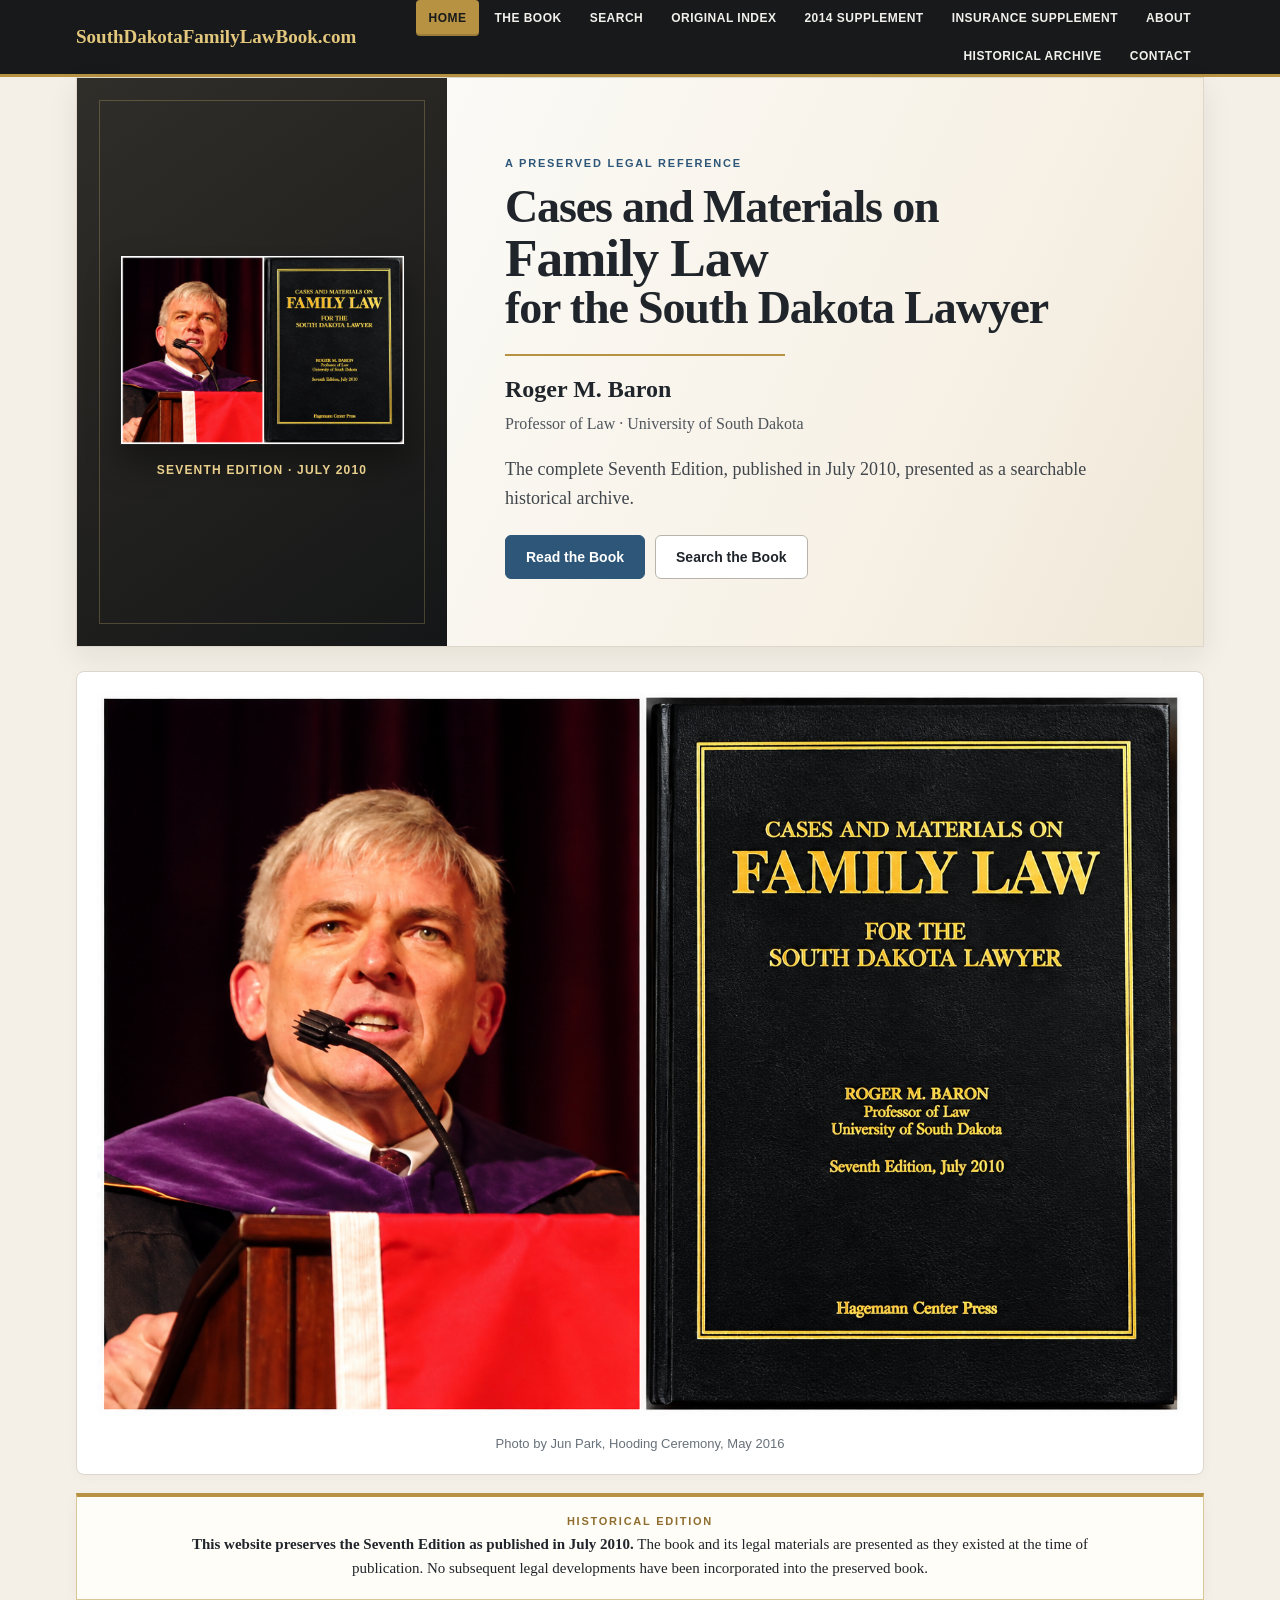
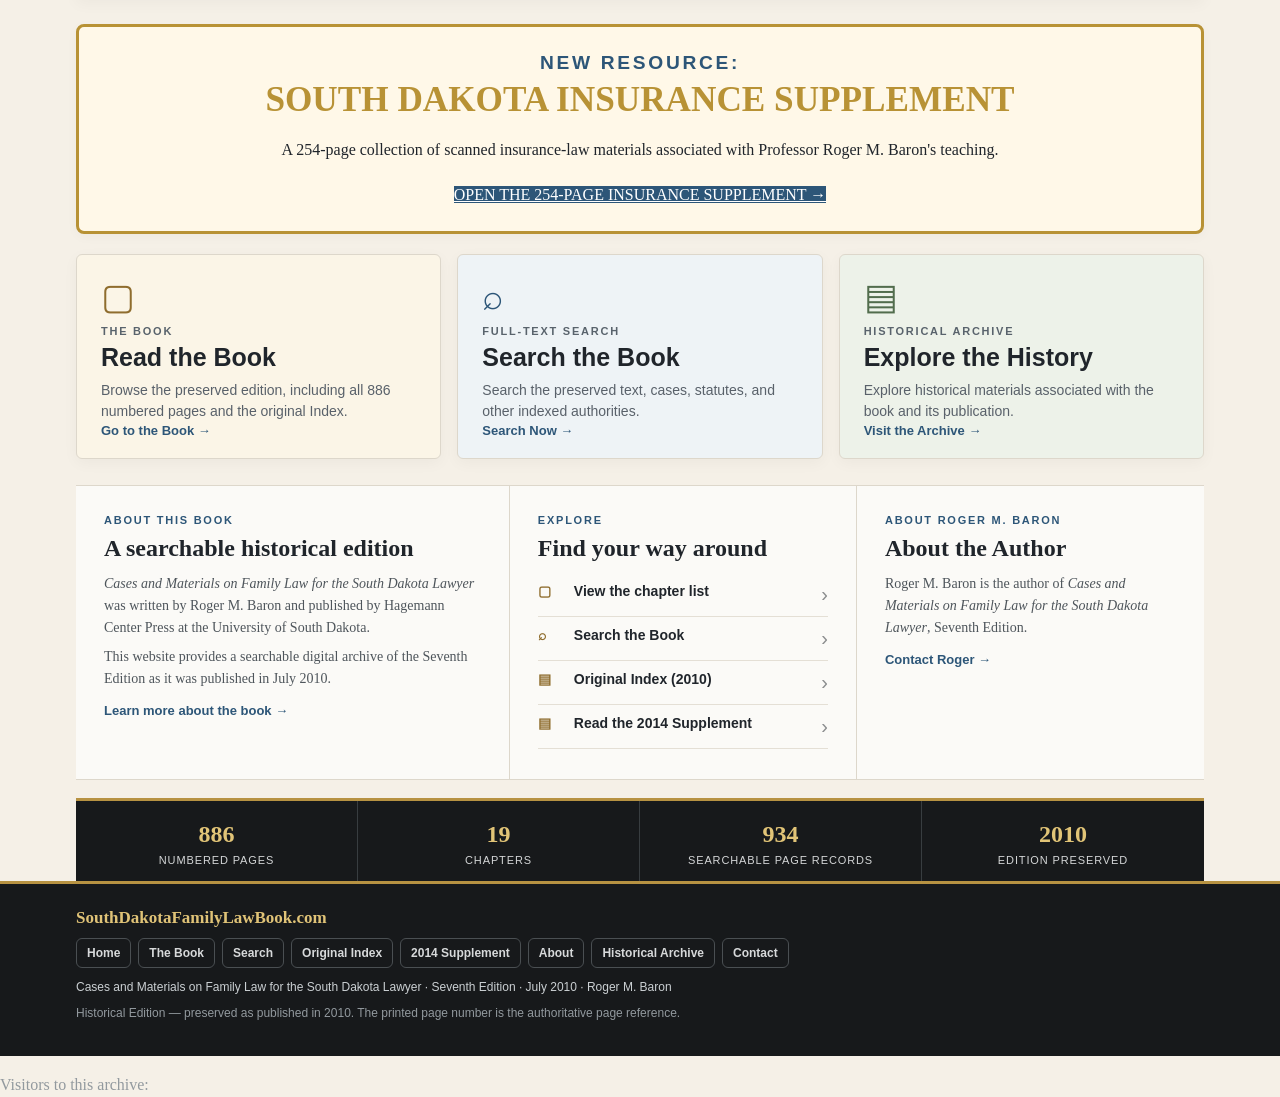
==== commit 70ebaa9a: "Add Insurance Supplement to website Added a new section for the South Dakota Insurance Supplement, i" ====
--- a/index.html
+++ b/index.html
@@ -17,6 +17,7 @@
       <button data-view="search">Search</button>
       <button data-view="index">Original Index</button>
       <button data-view="supplement">2014 Supplement</button>
+      <button data-view="insurance">Insurance Supplement</button>
       <button data-view="about">About</button>
       <button data-view="historical">Historical Archive</button>
       <button data-view="contact">Contact</button>
@@ -55,6 +56,12 @@
     <p><strong>This website preserves the Seventh Edition as published in July 2010.</strong> The book and its legal materials are presented as they existed at the time of publication. No subsequent legal developments have been incorporated into the preserved book.</p>
   </div>
 
+<div class="card" style="margin-top:1.5rem;text-align:center;border:3px solid #b89235;background:#fff8e8;padding:1.5rem;">
+  <div class="kicker" style="font-size:1.2rem;letter-spacing:.14em;">NEW RESOURCE:</div>
+  <h2 style="margin:.4rem 0 1rem;font-size:2.2rem;color:#b89235;">SOUTH DAKOTA INSURANCE SUPPLEMENT</h2>
+  <p style="margin-bottom:1.25rem;">A 254-page collection of scanned insurance-law materials associated with Professor Roger M. Baron's teaching.</p>
+  <a class="primary" href="Baron_Insurance_Law_Supplement_2012_Combined.pdf" target="_blank">OPEN THE 254-PAGE INSURANCE SUPPLEMENT →</a>
+</div>
   <div class="feature-grid">
     <button class="feature-card feature-book" data-view="book">
       <span class="feature-icon">▢</span>
@@ -141,7 +148,20 @@
   </div>
 </section>
 
-<section id="about" class="view hidden">
+<section id="insurance" class="view hidden page-section">
+  <div class="section-kicker">NEW RESOURCE</div>
+  <h2>SOUTH DAKOTA INSURANCE SUPPLEMENT</h2>
+  <p class="lead">A 254-page collection of scanned insurance-law materials associated with Professor Roger M. Baron's teaching.</p>
+  <div class="notice">
+    <strong>Historical resource:</strong> This collection is presented as a separate historical resource. The pages are scanned images and are not searchable.
+  </div>
+  <div class="card" style="text-align:center;">
+    <h3>South Dakota Insurance Law — Law 851</h3>
+    <p>Complete 254-page scanned supplement.</p>
+    <a class="primary" href="Baron_Insurance_Law_Supplement_2012_Combined.pdf" target="_blank">Open the Insurance Supplement PDF</a>
+  </div>
+</section>
+  <section id="about" class="view hidden">
   <div class="kicker">ARCHIVAL NOTE</div><h2>About the Historical Edition</h2>
   <div class="notice"><strong>The 2010 Master Rule</strong><br>The Seventh Edition is preserved exactly as published in 2010. No post-2010 legal developments, corrections, revisions, substitutions, or updates are incorporated into the book.</div>
   <div class="card"><h3>Page references</h3><p>The printed page number at the bottom of each page is authoritative. PDF page numbers are only an internal viewing mechanism used by the website.</p></div>
@@ -198,7 +218,7 @@
   var timer = setInterval(function () {
     if (window.goatcounter && window.goatcounter.visit_count) {
       clearInterval(timer);
-    window.goatcounter.visit_count({append: '#visitor-total'});
+   window.goatcounter.visit_count({append: '#visitor-total', path: 'TOTAL'});
     } else if (++attempts > 50) {
       clearInterval(timer);
     }
